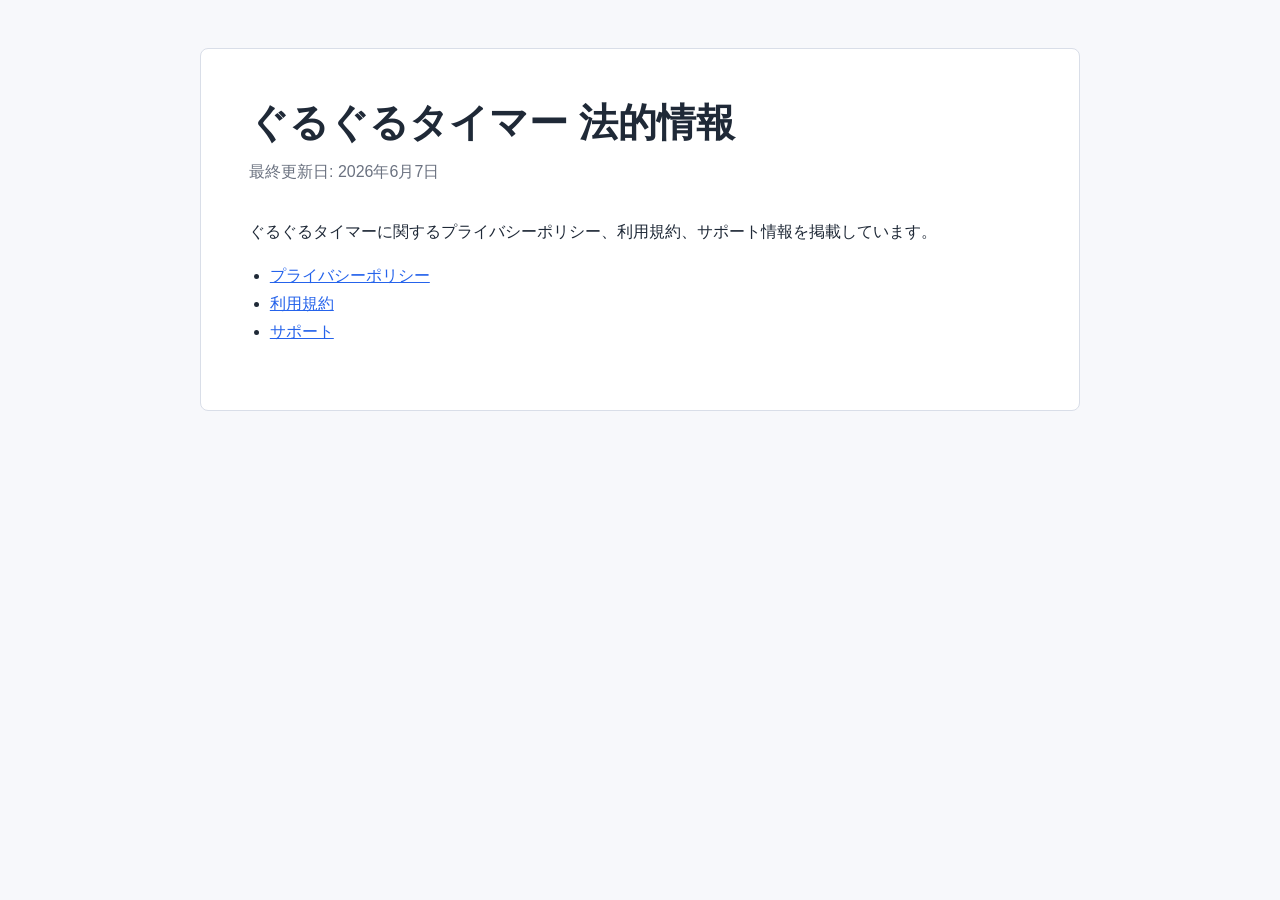
==== one-touch-timer/legal/index.html @ ba2d6697 "docs: add one touch timer legal pages" ====
<!doctype html>
<html lang="ja">
  <head>
    <meta charset="utf-8" />
    <meta name="viewport" content="width=device-width, initial-scale=1" />
    <title>ぐるぐるタイマー 法的情報</title>
    <link rel="stylesheet" href="./styles.css" />
  </head>
  <body>
    <main>
      <article>
        <h1>ぐるぐるタイマー 法的情報</h1>
        <p class="meta">最終更新日: 2026年6月7日</p>
        <p>
          ぐるぐるタイマーに関するプライバシーポリシー、利用規約、サポート情報を掲載しています。
        </p>
        <ul>
          <li><a href="./privacy.html">プライバシーポリシー</a></li>
          <li><a href="./terms.html">利用規約</a></li>
          <li><a href="./support.html">サポート</a></li>
        </ul>
      </article>
    </main>
  </body>
</html>
---- one-touch-timer/legal/styles.css ----
:root {
  color-scheme: light;
  --background: #f7f8fb;
  --surface: #ffffff;
  --text: #1f2937;
  --muted: #6b7280;
  --border: #d9dee8;
  --accent: #2563eb;
}

* {
  box-sizing: border-box;
}

body {
  margin: 0;
  background: var(--background);
  color: var(--text);
  font-family:
    -apple-system, BlinkMacSystemFont, "Helvetica Neue", "Yu Gothic",
    "YuGothic", "Hiragino Kaku Gothic ProN", Meiryo, sans-serif;
  line-height: 1.75;
}

main {
  width: min(880px, calc(100% - 32px));
  margin: 0 auto;
  padding: 48px 0 64px;
}

article {
  background: var(--surface);
  border: 1px solid var(--border);
  border-radius: 8px;
  padding: clamp(24px, 5vw, 48px);
}

nav {
  display: flex;
  flex-wrap: wrap;
  gap: 10px 18px;
  margin: 0 0 24px;
  color: var(--muted);
  font-size: 0.95rem;
}

h1,
h2 {
  line-height: 1.35;
}

h1 {
  margin: 0 0 8px;
  font-size: clamp(1.8rem, 4vw, 2.45rem);
}

h2 {
  margin: 32px 0 10px;
  padding-top: 18px;
  border-top: 1px solid var(--border);
  font-size: 1.25rem;
}

p,
ul {
  margin: 0 0 16px;
}

ul {
  padding-left: 1.3em;
}

a {
  color: var(--accent);
}

.meta {
  margin-bottom: 32px;
  color: var(--muted);
}

.note {
  background: #eef4ff;
  border: 1px solid #c8d9ff;
  border-radius: 8px;
  padding: 14px 16px;
}

footer {
  margin-top: 28px;
  color: var(--muted);
  font-size: 0.9rem;
}
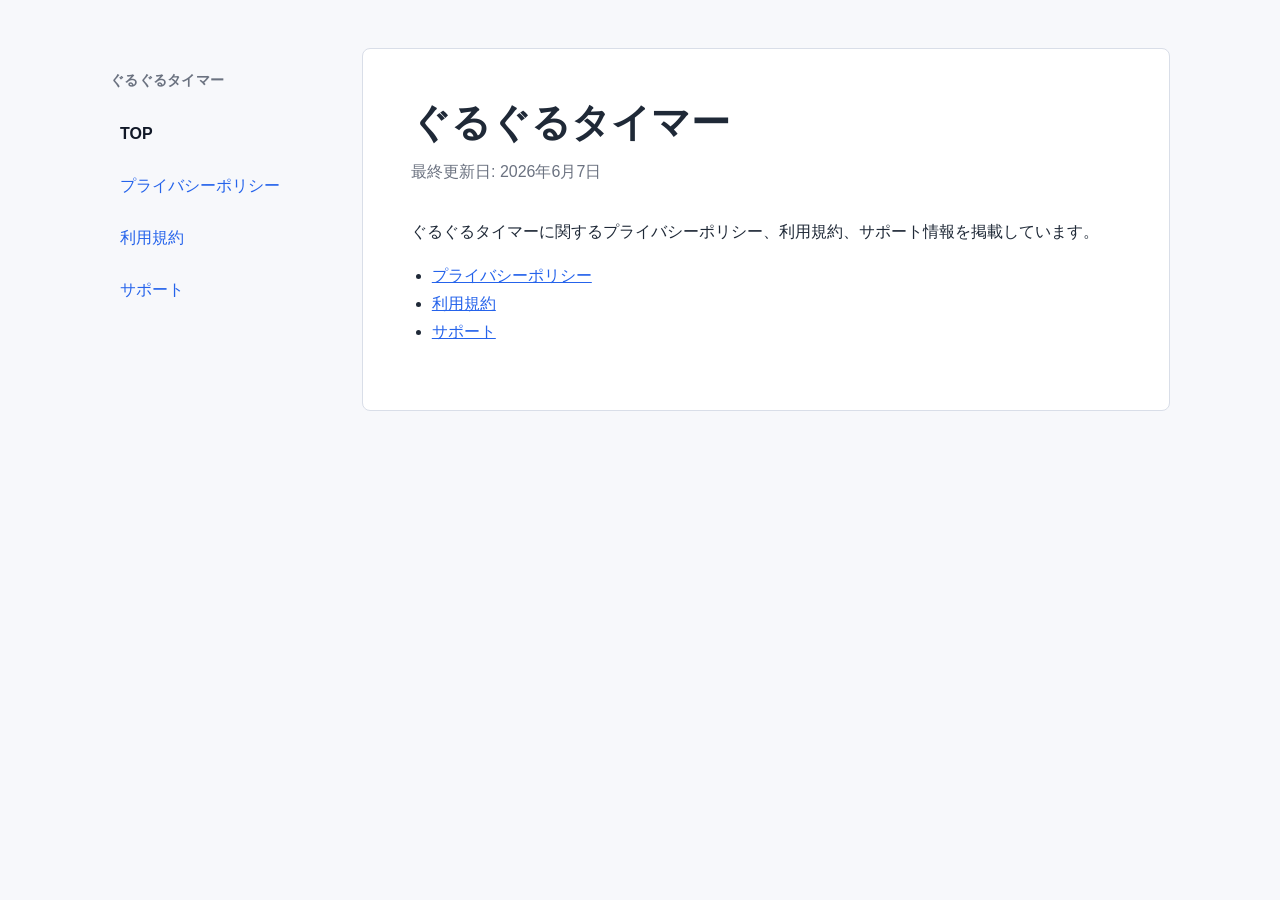
==== commit c4ab1732: "docs: improve one touch timer page navigation" ====
--- a/one-touch-timer/legal/index.html
+++ b/one-touch-timer/legal/index.html
@@ -3,23 +3,35 @@
   <head>
     <meta charset="utf-8" />
     <meta name="viewport" content="width=device-width, initial-scale=1" />
-    <title>ぐるぐるタイマー 法的情報</title>
+    <title>ぐるぐるタイマー TOP</title>
     <link rel="stylesheet" href="./styles.css" />
   </head>
   <body>
     <main>
-      <article>
-        <h1>ぐるぐるタイマー 法的情報</h1>
-        <p class="meta">最終更新日: 2026年6月7日</p>
-        <p>
-          ぐるぐるタイマーに関するプライバシーポリシー、利用規約、サポート情報を掲載しています。
-        </p>
-        <ul>
-          <li><a href="./privacy.html">プライバシーポリシー</a></li>
-          <li><a href="./terms.html">利用規約</a></li>
-          <li><a href="./support.html">サポート</a></li>
-        </ul>
-      </article>
+      <div class="page-shell">
+        <aside class="side-nav" aria-label="ページナビゲーション">
+          <p class="side-nav-title">ぐるぐるタイマー</p>
+          <ul class="side-nav-list">
+            <li><span class="active" aria-current="page">TOP</span></li>
+            <li><a href="./privacy.html">プライバシーポリシー</a></li>
+            <li><a href="./terms.html">利用規約</a></li>
+            <li><a href="./support.html">サポート</a></li>
+          </ul>
+        </aside>
+
+        <article>
+          <h1>ぐるぐるタイマー</h1>
+          <p class="meta">最終更新日: 2026年6月7日</p>
+          <p>
+            ぐるぐるタイマーに関するプライバシーポリシー、利用規約、サポート情報を掲載しています。
+          </p>
+          <ul>
+            <li><a href="./privacy.html">プライバシーポリシー</a></li>
+            <li><a href="./terms.html">利用規約</a></li>
+            <li><a href="./support.html">サポート</a></li>
+          </ul>
+        </article>
+      </div>
     </main>
   </body>
 </html>
--- a/one-touch-timer/legal/styles.css
+++ b/one-touch-timer/legal/styles.css
@@ -23,9 +23,60 @@
 }
 
 main {
-  width: min(880px, calc(100% - 32px));
+  width: min(1060px, calc(100% - 32px));
   margin: 0 auto;
   padding: 48px 0 64px;
+}
+
+.page-shell {
+  display: grid;
+  grid-template-columns: 220px minmax(0, 1fr);
+  gap: 32px;
+  align-items: start;
+}
+
+.side-nav {
+  position: sticky;
+  top: 32px;
+  padding: 20px 0;
+}
+
+.side-nav-title {
+  margin: 0 0 18px;
+  color: var(--muted);
+  font-size: 0.9rem;
+  font-weight: 700;
+  letter-spacing: 0.02em;
+}
+
+.side-nav-list {
+  display: grid;
+  gap: 6px;
+  margin: 0;
+  padding: 0;
+  list-style: none;
+}
+
+.side-nav a,
+.side-nav .active {
+  display: block;
+  border-radius: 6px;
+  padding: 9px 10px;
+  text-decoration: none;
+}
+
+.side-nav a {
+  color: var(--accent);
+}
+
+.side-nav a:hover {
+  background: #eef4ff;
+}
+
+.side-nav .active {
+  color: #111827;
+  font-weight: 700;
+  cursor: default;
 }
 
 article {
@@ -33,15 +84,6 @@
   border: 1px solid var(--border);
   border-radius: 8px;
   padding: clamp(24px, 5vw, 48px);
-}
-
-nav {
-  display: flex;
-  flex-wrap: wrap;
-  gap: 10px 18px;
-  margin: 0 0 24px;
-  color: var(--muted);
-  font-size: 0.95rem;
 }
 
 h1,
@@ -91,3 +133,31 @@
   color: var(--muted);
   font-size: 0.9rem;
 }
+
+@media (max-width: 760px) {
+  main {
+    width: min(100% - 24px, 640px);
+    padding: 20px 0 40px;
+  }
+
+  .page-shell {
+    grid-template-columns: 1fr;
+    gap: 16px;
+  }
+
+  .side-nav {
+    position: static;
+    padding: 0;
+  }
+
+  .side-nav-list {
+    grid-template-columns: repeat(2, minmax(0, 1fr));
+  }
+
+  .side-nav a,
+  .side-nav .active {
+    border: 1px solid var(--border);
+    background: var(--surface);
+    text-align: center;
+  }
+}
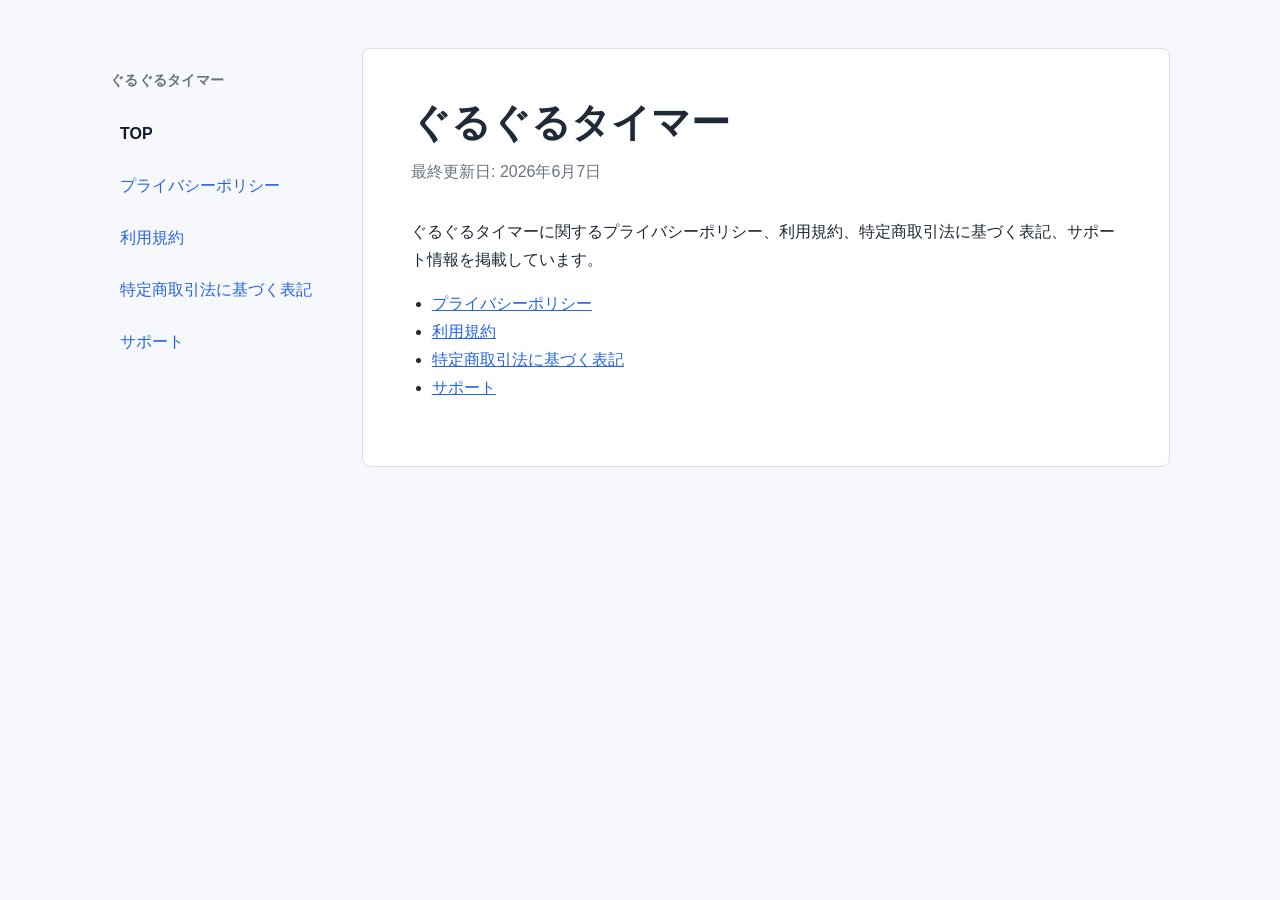
==== commit 988001ea: "docs: add one touch timer commercial disclosure" ====
--- a/one-touch-timer/legal/index.html
+++ b/one-touch-timer/legal/index.html
@@ -15,6 +15,7 @@
             <li><span class="active" aria-current="page">TOP</span></li>
             <li><a href="./privacy.html">プライバシーポリシー</a></li>
             <li><a href="./terms.html">利用規約</a></li>
+            <li><a href="./commercial-transactions.html">特定商取引法に基づく表記</a></li>
             <li><a href="./support.html">サポート</a></li>
           </ul>
         </aside>
@@ -23,11 +24,12 @@
           <h1>ぐるぐるタイマー</h1>
           <p class="meta">最終更新日: 2026年6月7日</p>
           <p>
-            ぐるぐるタイマーに関するプライバシーポリシー、利用規約、サポート情報を掲載しています。
+            ぐるぐるタイマーに関するプライバシーポリシー、利用規約、特定商取引法に基づく表記、サポート情報を掲載しています。
           </p>
           <ul>
             <li><a href="./privacy.html">プライバシーポリシー</a></li>
             <li><a href="./terms.html">利用規約</a></li>
+            <li><a href="./commercial-transactions.html">特定商取引法に基づく表記</a></li>
             <li><a href="./support.html">サポート</a></li>
           </ul>
         </article>
--- a/one-touch-timer/legal/styles.css
+++ b/one-touch-timer/legal/styles.css
@@ -87,7 +87,8 @@
 }
 
 h1,
-h2 {
+h2,
+h3 {
   line-height: 1.35;
 }
 
@@ -103,13 +104,39 @@
   font-size: 1.25rem;
 }
 
+h3 {
+  margin: 24px 0 8px;
+  font-size: 1.05rem;
+}
+
 p,
-ul {
+ul,
+ol {
   margin: 0 0 16px;
 }
 
-ul {
+ul,
+ol {
   padding-left: 1.3em;
+}
+
+table {
+  width: 100%;
+  margin: 0 0 20px;
+  border-collapse: collapse;
+}
+
+th,
+td {
+  border: 1px solid var(--border);
+  padding: 10px 12px;
+  text-align: left;
+  vertical-align: top;
+}
+
+th {
+  background: #f1f4f9;
+  font-weight: 700;
 }
 
 a {
